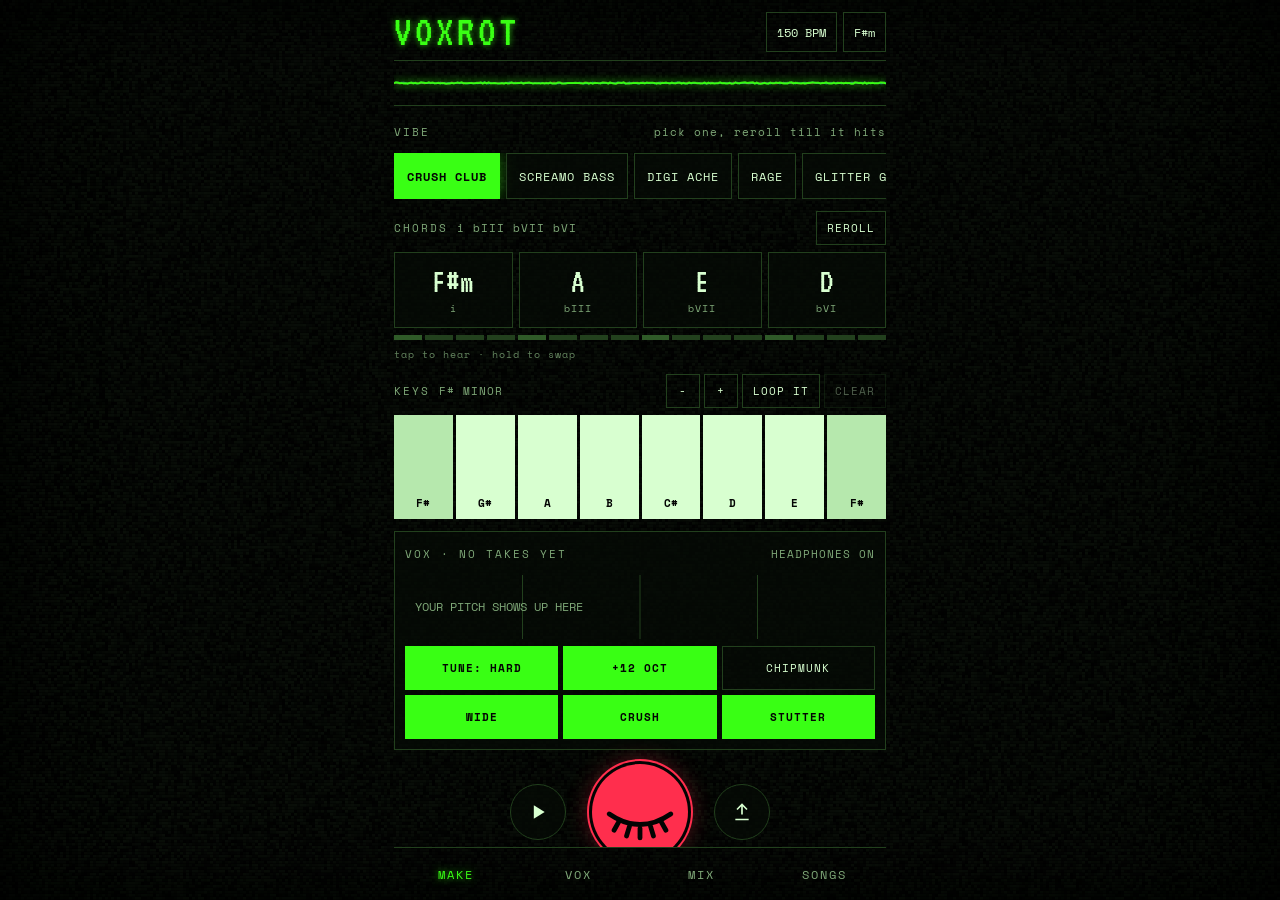
==== index.html @ 4db3aece "VOXROT v1: hyperpop with your own voice Vibes (crush club, screamo bass, digi ache, rage, glitter go" ====
<!doctype html>
<html lang="en">
<head>
<meta charset="utf-8">
<meta name="viewport" content="width=device-width, initial-scale=1, viewport-fit=cover, user-scalable=no">
<meta name="theme-color" content="#030403">
<title>VOXROT</title>
<link rel="manifest" href="manifest.json">
<link rel="icon" href="icons/icon.svg" type="image/svg+xml">
<link rel="apple-touch-icon" href="icons/icon-192.png">
<link rel="preconnect" href="https://fonts.googleapis.com">
<link rel="preconnect" href="https://fonts.gstatic.com" crossorigin>
<link href="https://fonts.googleapis.com/css2?family=VT323&family=Space+Mono:wght@400;700&display=swap" rel="stylesheet">
<link rel="stylesheet" href="style.css">
</head>
<body>
<canvas id="static" aria-hidden="true"></canvas>
<div class="scan" aria-hidden="true"></div>
<div class="vignette" aria-hidden="true"></div>

<div id="app">
  <header class="top">
    <h1 class="logo" data-text="VOXROT" id="logo">VOXROT</h1>
    <div class="chips">
      <button class="chip" id="bpmChip" type="button">160 BPM</button>
      <button class="chip" id="keyChip" type="button">F#m</button>
    </div>
  </header>
  <canvas id="scope" class="scope" aria-label="Output signal" role="img"></canvas>

  <!-- MAKE -->
  <section class="panel" id="p-make">
    <div class="block">
      <div class="label"><span>VIBE</span><span class="dimtxt" id="vibeHint">pick one, reroll till it hits</span></div>
      <div class="vibes" id="vibes"></div>
    </div>

    <div class="block">
      <div class="label"><span>CHORDS <span class="dimtxt" id="numerals">i bVI bIII bVII</span></span><button class="mini" id="reroll" type="button">REROLL</button></div>
      <div class="pads" id="pads"></div>
      <div class="steps" id="steps" aria-hidden="true"></div>
      <div class="hint">tap to hear · hold to swap</div>
    </div>

    <div class="block">
      <div class="label">
        <span>KEYS <span class="dimtxt" id="keysScale">F# MINOR</span></span>
        <span class="keyctl">
          <button class="mini" id="octDown" type="button" aria-label="Octave down">-</button>
          <button class="mini" id="octUp" type="button" aria-label="Octave up">+</button>
          <button class="mini" id="keysRec" type="button" aria-pressed="false">LOOP IT</button>
          <button class="mini" id="keysClear" type="button">CLEAR</button>
        </span>
      </div>
      <div class="keys" id="keys"></div>
    </div>

    <div class="block vox">
      <div class="label"><span id="voxLabel">VOX · NO TAKES YET</span><span class="dimtxt" id="voxTime">HEADPHONES ON</span></div>
      <canvas id="trace" class="trace" aria-label="Your pitch and the tuned pitch" role="img"></canvas>
      <div class="fx" id="fx">
        <button class="fxb" data-fx="tune" type="button">TUNE: HARD</button>
        <button class="fxb" data-fx="oct" type="button">+12 OCT</button>
        <button class="fxb" data-fx="chip" type="button">CHIPMUNK</button>
        <button class="fxb" data-fx="wide" type="button">WIDE</button>
        <button class="fxb" data-fx="crush" type="button">CRUSH</button>
        <button class="fxb" data-fx="stutter" type="button">STUTTER</button>
      </div>
    </div>

    <div class="transport">
      <button class="round" id="play" type="button" aria-label="Play">
        <svg class="i-play" viewBox="0 0 24 24" aria-hidden="true"><polygon points="7,4 20,12 7,20"/></svg>
        <svg class="i-stop" viewBox="0 0 24 24" aria-hidden="true"><rect x="6" y="6" width="12" height="12"/></svg>
      </button>
      <button class="eye" id="rec" type="button" aria-label="Record vocal">
        <svg viewBox="0 0 100 100" aria-hidden="true">
          <circle class="eye-ring" cx="50" cy="50" r="46"/>
          <g class="eye-shut">
            <path d="M18 52 Q50 74 82 52" />
            <path d="M28 60 l-5 9 M39 65 l-3 10 M50 67 l0 10 M61 65 l3 10 M72 60 l5 9"/>
          </g>
          <g class="eye-open">
            <path d="M14 50 Q50 14 86 50 Q50 86 14 50 Z"/>
            <circle class="iris" cx="50" cy="50" r="15"/>
            <circle class="pupil" cx="50" cy="50" r="6"/>
          </g>
        </svg>
      </button>
      <button class="round" id="export" type="button" aria-label="Export song">
        <svg viewBox="0 0 24 24" aria-hidden="true"><path d="M12 3v12M6 9l6-6 6 6M4 21h16"/></svg>
      </button>
    </div>
  </section>

  <!-- VOX -->
  <section class="panel" id="p-vox" hidden>
    <div class="block">
      <div class="label"><span>TAKES</span><span class="dimtxt">all on = stacked</span></div>
      <div id="takes" class="takes"></div>
    </div>
    <div class="block">
      <div class="label"><span>SYNC</span><span class="dimtxt">do this once per phone</span></div>
      <p class="small">Headphones off, volume up, phone flat, quiet room. It plays 6 beeps and times how late your mic hears them, so takes land on the beat.</p>
      <button class="mini solid wide-btn" id="calibrate" type="button">CALIBRATE SYNC</button>
    </div>
    <div class="block">
      <div class="label"><span>SPACE</span></div>
      <label class="fader"><span>REVERB</span><input type="range" id="m-rev" min="0" max="1" step="0.01"></label>
      <label class="fader"><span>DELAY</span><input type="range" id="m-dly" min="0" max="1" step="0.01"></label>
    </div>
    <div class="block notes">
      <p><b>Headphones on.</b> Without them the mic records the beat too, and the autotune chases the wrong notes.</p>
      <p><b>Wired headphones, not Bluetooth.</b> Bluetooth adds a delay that changes and can't be measured from here.</p>
      <p><b>Vocal still late or early?</b> Drag that take's SYNC until the words land on the beat.</p>
      <p><b>Change the key</b> and every take re-snaps to the new scale.</p>
    </div>
  </section>

  <!-- MIX -->
  <section class="panel" id="p-mix" hidden>
    <div class="block">
      <div class="label"><span>LEVELS</span></div>
      <label class="fader"><span>DRUMS</span><input type="range" id="m-drums" min="0" max="1.5" step="0.01"></label>
      <label class="fader"><span>808 / BASS</span><input type="range" id="m-bass" min="0" max="1.5" step="0.01"></label>
      <label class="fader"><span>CHORDS</span><input type="range" id="m-chords" min="0" max="1.5" step="0.01"></label>
      <label class="fader"><span>KEYS</span><input type="range" id="m-keys" min="0" max="1.5" step="0.01"></label>
      <label class="fader"><span>VOX</span><input type="range" id="m-vox" min="0" max="2" step="0.01"></label>
    </div>
    <div class="block">
      <div class="label"><span>TEMPO + KEY</span><span class="dimtxt" id="bpmLock"></span></div>
      <label class="fader"><span id="bpmVal">160 BPM</span><input type="range" id="bpm" min="70" max="210" step="1"></label>
      <label class="fader"><span id="swingVal">SWING 0%</span><input type="range" id="swing" min="0" max="0.3" step="0.01"></label>
      <div class="row">
        <label class="sel"><span>KEY</span><select id="root"></select></label>
        <label class="sel"><span>SCALE</span><select id="mode"><option value="minor">MINOR</option><option value="major">MAJOR</option></select></label>
        <label class="sel"><span>KEYS SOUND</span><select id="lead"><option value="saw">SUPERSAW</option><option value="pluck">PLUCK</option><option value="square">CHIP</option></select></label>
      </div>
    </div>
    <div class="block">
      <div class="label"><span>MUTE</span></div>
      <div class="fx" id="mutes">
        <button class="fxb" data-mute="drums" type="button">DRUMS</button>
        <button class="fxb" data-mute="bass" type="button">BASS</button>
        <button class="fxb" data-mute="chords" type="button">CHORDS</button>
        <button class="fxb" data-mute="keys" type="button">KEYS</button>
      </div>
    </div>
  </section>

  <!-- SONGS -->
  <section class="panel" id="p-songs" hidden>
    <div class="block">
      <div class="label"><span>THIS SONG</span></div>
      <div class="row">
        <input id="songName" class="text" type="text" maxlength="40" aria-label="Song name" placeholder="untitled rot">
        <button class="mini solid" id="save" type="button">SAVE</button>
      </div>
      <div class="row">
        <button class="mini solid" id="share" type="button">SHARE AUDIO</button>
        <button class="mini" id="download" type="button">SAVE WAV</button>
        <button class="mini danger" id="newSong" type="button">NEW SONG</button>
      </div>
      <div class="dimtxt small">Exports two loops of the full song with tails, as a WAV.</div>
    </div>
    <div class="block">
      <div class="label"><span>SAVED ON THIS PHONE</span></div>
      <div id="songs" class="songs"></div>
    </div>
  </section>

  <nav class="tabs" id="tabs">
    <button type="button" data-tab="make" class="on">MAKE</button>
    <button type="button" data-tab="vox">VOX</button>
    <button type="button" data-tab="mix">MIX</button>
    <button type="button" data-tab="songs">SONGS</button>
  </nav>
</div>

<div class="count" id="count" aria-live="polite" hidden></div>
<div class="toast" id="toast" role="status" hidden></div>

<script type="module" src="js/ui.js"></script>
</body>
</html>
---- style.css ----
/* VOXROT · Dead Signal
   Layout: one phone screen, header + scope on top, scrolling panel, tab bar at the bottom.
   Single committed look: dead analog channel, phosphor green, blood red for recording. */
:root {
  --void: #030403;
  --panel: rgba(6, 12, 6, 0.72);
  --phos: #39ff14;
  --ghost: #d8ffd0;
  --dim: #7fa878;
  --line: #22401d;
  --blood: #ff2e4d;
  --ice: #00e5ff;
  --display: "VT323", "Courier New", monospace;
  --mono: "Space Mono", ui-monospace, "Courier New", monospace;
  --lvl: 0;
  --kick: 0;
  color-scheme: dark;
}
* { box-sizing: border-box; -webkit-tap-highlight-color: transparent; }
html, body { height: 100%; }
body {
  margin: 0;
  background: var(--void);
  color: var(--ghost);
  font-family: var(--mono);
  font-size: 13px;
  overflow: hidden;
  overscroll-behavior: none;
  touch-action: manipulation;
  user-select: none;
  -webkit-user-select: none;
}
button { font-family: inherit; color: inherit; cursor: pointer; }
button:focus-visible, input:focus-visible, select:focus-visible { outline: 2px solid var(--ice); outline-offset: 2px; }
[hidden] { display: none !important; }

/* ---- atmosphere ---- */
#static {
  position: fixed;
  inset: 0;
  width: 100%;
  height: 100%;
  image-rendering: pixelated;
  opacity: 0.55;
  z-index: 0;
  pointer-events: none;
}
.scan {
  position: fixed;
  inset: 0;
  z-index: 1;
  pointer-events: none;
  background: repeating-linear-gradient(0deg, rgba(0, 0, 0, 0.42) 0 1px, transparent 1px 3px);
}
.vignette {
  position: fixed;
  inset: 0;
  z-index: 1;
  pointer-events: none;
  box-shadow: inset 0 0 90px rgba(0, 0, 0, 0.85);
  transition: box-shadow 0.2s;
}
body.recording .vignette {
  box-shadow: inset 0 0 calc(60px + var(--lvl) * 90px) rgba(255, 46, 77, 0.55), inset 0 0 120px rgba(0, 0, 0, 0.8);
}

/* ---- app shell ---- */
#app {
  position: relative;
  z-index: 2;
  height: 100%;
  display: flex;
  flex-direction: column;
  max-width: 520px;
  margin: 0 auto;
  padding-top: env(safe-area-inset-top, 0px);
  padding-left: max(14px, env(safe-area-inset-left, 0px));
  padding-right: max(14px, env(safe-area-inset-right, 0px));
}
.top {
  display: flex;
  justify-content: space-between;
  align-items: center;
  padding-top: 10px;
  gap: 8px;
}

/* glitching logo: two shifted copies, sliced on every bar */
.logo {
  position: relative;
  margin: 0;
  font-family: var(--display);
  font-weight: 400;
  font-size: 44px;
  line-height: 1;
  letter-spacing: 3px;
  color: var(--phos);
  text-shadow: 0 0 calc(6px + var(--kick) * 14px) rgba(57, 255, 20, 0.7);
}
.logo::before, .logo::after {
  content: attr(data-text);
  position: absolute;
  inset: 0;
  opacity: 0;
  pointer-events: none;
}
.logo::before { color: var(--blood); }
.logo::after { color: var(--ice); }
.logo.hit::before { animation: sliceA 0.16s steps(2) 1; }
.logo.hit::after { animation: sliceB 0.16s steps(2) 1; }
.logo.hit.big { animation: jolt 0.22s steps(3) 1; }
.logo.hit.big::before { animation-duration: 0.26s; }
.logo.hit.big::after { animation-duration: 0.26s; }
@keyframes sliceA {
  0% { opacity: 0.9; transform: translate(-4px, 0); clip-path: inset(10% 0 55% 0); }
  50% { opacity: 0.9; transform: translate(3px, 0); clip-path: inset(60% 0 8% 0); }
  100% { opacity: 0; }
}
@keyframes sliceB {
  0% { opacity: 0.9; transform: translate(4px, 0); clip-path: inset(48% 0 20% 0); }
  50% { opacity: 0.9; transform: translate(-3px, 0); clip-path: inset(5% 0 70% 0); }
  100% { opacity: 0; }
}
@keyframes jolt {
  0% { transform: translate(0, 0) skewX(0); }
  33% { transform: translate(-3px, 1px) skewX(-8deg); }
  66% { transform: translate(2px, -1px) skewX(6deg); }
  100% { transform: none; }
}

.chips { display: flex; gap: 6px; }
.chip {
  background: transparent;
  border: 1px solid var(--line);
  padding: 8px 10px;
  font-size: 12px;
  min-height: 40px;
  font-variant-numeric: tabular-nums;
}
.scope {
  display: block;
  width: 100%;
  height: 46px;
  margin: 6px 0 2px;
  border-top: 1px solid var(--line);
  border-bottom: 1px solid var(--line);
}

/* ---- panels ---- */
.panel {
  flex: 1;
  min-width: 0;
  overflow-y: auto;
  overflow-x: clip;
  display: flex;
  flex-direction: column;
  gap: 12px;
  padding: 10px 0 14px;
  scrollbar-width: none;
}
.panel::-webkit-scrollbar { display: none; }
.block { display: flex; flex-direction: column; gap: 7px; }
.label {
  display: flex;
  justify-content: space-between;
  align-items: center;
  gap: 8px;
  font-size: 11px;
  letter-spacing: 2px;
  color: var(--dim);
  min-height: 28px;
}
.dimtxt { color: var(--dim); letter-spacing: 1px; }
.small { font-size: 11px; line-height: 1.5; color: var(--dim); margin: 0; letter-spacing: 0.5px; }
.hint { font-size: 10px; letter-spacing: 1px; color: var(--dim); opacity: 0.8; }

.mini {
  background: transparent;
  border: 1px solid var(--line);
  color: var(--ghost);
  font-size: 11px;
  letter-spacing: 1px;
  padding: 0 10px;
  min-height: 34px;
  min-width: 34px;
  white-space: nowrap;
}
.mini.solid { background: var(--phos); color: var(--void); border-color: var(--phos); font-weight: 700; }
.mini.danger { color: var(--blood); border-color: rgba(255, 46, 77, 0.5); }
.mini.on { background: var(--blood); border-color: var(--blood); color: var(--void); font-weight: 700; }
.mini:disabled { opacity: 0.35; }
.wide-btn { min-height: 46px; }
.keyctl { display: flex; gap: 4px; }

/* vibes: horizontal strip */
.vibes {
  display: flex;
  gap: 6px;
  overflow-x: auto;
  scrollbar-width: none;
  min-width: 0;
}
.vibes::-webkit-scrollbar { display: none; }
.vibe {
  flex: none;
  background: var(--panel);
  border: 1px solid var(--line);
  padding: 0 12px;
  min-height: 46px;
  font-size: 12px;
  letter-spacing: 1px;
}
.vibe.on {
  background: var(--phos);
  color: var(--void);
  border-color: var(--phos);
  font-weight: 700;
  box-shadow: 0 0 18px rgba(57, 255, 20, 0.45);
}

/* chord pads */
.pads { display: grid; grid-template-columns: repeat(4, minmax(0, 1fr)); gap: 6px; }
.pad {
  height: 76px;
  background: var(--panel);
  border: 1px solid var(--line);
  display: flex;
  flex-direction: column;
  align-items: center;
  justify-content: center;
  gap: 2px;
  transition: transform 0.06s, box-shadow 0.1s;
}
.pname { font-family: var(--display); font-size: 34px; line-height: 1; }
.pnum { font-size: 10px; color: var(--dim); letter-spacing: 1px; }
.pad.now {
  border: 2px solid var(--phos);
  color: var(--phos);
  box-shadow: 0 0 calc(10px + var(--kick) * 22px) rgba(57, 255, 20, 0.5), inset 0 0 18px rgba(57, 255, 20, 0.15);
}
.pad.press { transform: scale(0.95); background: rgba(57, 255, 20, 0.15); }
.steps { display: grid; grid-template-columns: repeat(16, minmax(0, 1fr)); gap: 3px; height: 5px; }
.steps i { background: var(--line); }
.steps i:nth-child(4n + 1) { background: #2f5a28; }
.steps i.on { background: var(--phos); box-shadow: 0 0 8px var(--phos); }

/* keyboard */
.keys { display: grid; grid-template-columns: repeat(8, minmax(0, 1fr)); gap: 3px; touch-action: none; }
.key {
  height: 104px;
  background: var(--ghost);
  color: var(--void);
  border: 0;
  font-size: 11px;
  font-weight: 700;
  display: flex;
  align-items: flex-end;
  justify-content: center;
  padding-bottom: 8px;
  transition: background 0.05s, transform 0.05s;
}
.key:nth-child(1), .key:nth-child(8) { background: #b6e8ad; }
.key.down {
  background: var(--phos);
  transform: translateY(3px);
  box-shadow: 0 0 20px rgba(57, 255, 20, 0.7);
}

/* vox strip */
.vox { border: 1px solid var(--line); background: var(--panel); padding: 8px 10px 10px; }
.trace { display: block; width: 100%; height: 64px; }
.fx { display: grid; grid-template-columns: repeat(3, minmax(0, 1fr)); gap: 5px; }
.fxb {
  background: transparent;
  border: 1px solid var(--line);
  min-height: 44px;
  font-size: 11px;
  letter-spacing: 1px;
}
.fxb.on { background: var(--phos); color: var(--void); border-color: var(--phos); font-weight: 700; }

/* transport */
.transport { display: flex; justify-content: center; align-items: center; gap: 26px; padding: 2px 0 4px; }
.round {
  width: 56px;
  height: 56px;
  border-radius: 50%;
  background: var(--panel);
  border: 1px solid var(--line);
  display: flex;
  align-items: center;
  justify-content: center;
}
.round svg { width: 20px; height: 20px; fill: none; stroke: var(--ghost); stroke-width: 2; }
.round .i-play { fill: var(--ghost); stroke: none; }
.round .i-stop { display: none; fill: var(--phos); stroke: none; }
.round.on { border-color: var(--phos); box-shadow: 0 0 14px rgba(57, 255, 20, 0.5); }
.round.on .i-play { display: none; }
.round.on .i-stop { display: block; }

.eye {
  width: 96px;
  height: 96px;
  padding: 0;
  border: 0;
  border-radius: 50%;
  background: var(--blood);
  box-shadow: 0 0 0 3px var(--void), 0 0 0 5px var(--blood), 0 0 24px rgba(255, 46, 77, 0.45);
  transition: transform 0.08s;
}
.eye:active { transform: scale(0.94); }
.eye svg { width: 100%; height: 100%; display: block; }
.eye-ring { fill: none; }
.eye-shut path { fill: none; stroke: var(--void); stroke-width: 5; stroke-linecap: round; }
.eye-open { display: none; }
.eye-open path { fill: var(--ghost); stroke: var(--void); stroke-width: 4; }
.eye-open .iris { fill: var(--void); transform-origin: 50px 50px; transform: scale(calc(0.75 + var(--lvl) * 0.6)); }
.eye-open .pupil { fill: var(--blood); transform-origin: 50px 50px; transform: scale(calc(1.6 - var(--lvl) * 1.1)); }
.eye.on { animation: throb 0.6s ease-in-out infinite alternate; }
.eye.on .eye-shut { display: none; }
.eye.on .eye-open { display: inline; }
@keyframes throb { to { box-shadow: 0 0 0 3px var(--void), 0 0 0 5px var(--blood), 0 0 46px rgba(255, 46, 77, 0.9); } }

/* tabs */
.tabs {
  display: grid;
  grid-template-columns: repeat(4, minmax(0, 1fr));
  border-top: 1px solid var(--line);
  padding-bottom: env(safe-area-inset-bottom, 0px);
}
.tabs button {
  background: transparent;
  border: 0;
  min-height: 52px;
  font-size: 12px;
  letter-spacing: 2px;
  color: var(--dim);
}
.tabs button.on { color: var(--phos); text-shadow: 0 0 8px rgba(57, 255, 20, 0.7); }

/* faders, selects, text */
.fader { display: flex; flex-direction: column; gap: 4px; font-size: 11px; letter-spacing: 1px; color: var(--dim); }
input[type="range"] {
  -webkit-appearance: none;
  appearance: none;
  width: 100%;
  height: 32px;
  background: transparent;
}
input[type="range"]::-webkit-slider-runnable-track { height: 4px; background: var(--line); }
input[type="range"]::-webkit-slider-thumb {
  -webkit-appearance: none;
  width: 22px;
  height: 22px;
  margin-top: -9px;
  background: var(--phos);
  border: 0;
  box-shadow: 0 0 10px rgba(57, 255, 20, 0.6);
}
input[type="range"]::-moz-range-track { height: 4px; background: var(--line); }
input[type="range"]::-moz-range-thumb { width: 22px; height: 22px; background: var(--phos); border: 0; border-radius: 0; }
input[type="range"]:disabled { opacity: 0.35; }
.row { display: flex; gap: 6px; flex-wrap: wrap; align-items: stretch; }
.row > * { flex: 1 1 auto; }
.sel { display: flex; flex-direction: column; gap: 4px; font-size: 11px; color: var(--dim); letter-spacing: 1px; min-width: 90px; }
select, .text {
  background: var(--panel);
  color: var(--ghost);
  border: 1px solid var(--line);
  font-family: var(--mono);
  font-size: 14px;
  min-height: 44px;
  padding: 0 10px;
  border-radius: 0;
  width: 100%;
  user-select: text;
  -webkit-user-select: text;
}
.text { flex: 3 1 160px; }

/* takes + songs */
.takes, .songs { display: flex; flex-direction: column; gap: 8px; }
.take, .song { border: 1px solid var(--line); background: var(--panel); padding: 8px 10px; display: flex; flex-direction: column; gap: 4px; }
.take.off { opacity: 0.5; }
.take-top { display: flex; align-items: center; gap: 8px; }
.take-name { flex: 1; font-family: var(--display); font-size: 24px; color: var(--phos); }
.song { flex-direction: row; align-items: center; gap: 6px; }
.song-info { flex: 1; min-width: 0; display: flex; flex-direction: column; gap: 2px; }
.song-info b { font-family: var(--display); font-size: 22px; font-weight: 400; color: var(--phos); overflow: hidden; text-overflow: ellipsis; white-space: nowrap; }
.empty { color: var(--dim); font-size: 12px; line-height: 1.5; margin: 0; }
.notes p { margin: 0; font-size: 12px; line-height: 1.55; color: var(--dim); max-width: 60ch; }
.notes b { color: var(--ghost); font-weight: 700; }

/* count-in + toast */
.count {
  position: fixed;
  inset: 0;
  z-index: 20;
  display: flex;
  align-items: center;
  justify-content: center;
  pointer-events: none;
  font-family: var(--display);
  font-size: 180px;
  color: var(--blood);
  text-shadow: 4px 0 var(--ice), -4px 0 var(--phos), 0 0 40px rgba(255, 46, 77, 0.8);
}
.count.pop { animation: pop 0.35s ease-out; }
@keyframes pop { from { transform: scale(1.6); opacity: 0; } to { transform: scale(1); opacity: 1; } }
.toast {
  position: fixed;
  left: 50%;
  top: calc(118px + env(safe-area-inset-top, 0px));
  transform: translateX(-50%);
  z-index: 30;
  background: var(--void);
  border: 1px solid var(--phos);
  color: var(--phos);
  padding: 10px 14px;
  font-size: 12px;
  letter-spacing: 1px;
  max-width: calc(100% - 32px);
  box-shadow: 0 0 20px rgba(57, 255, 20, 0.35);
}

@media (prefers-reduced-motion: reduce) {
  .logo.hit::before, .logo.hit::after, .logo.hit.big, .eye.on, .count.pop { animation: none !important; }
}
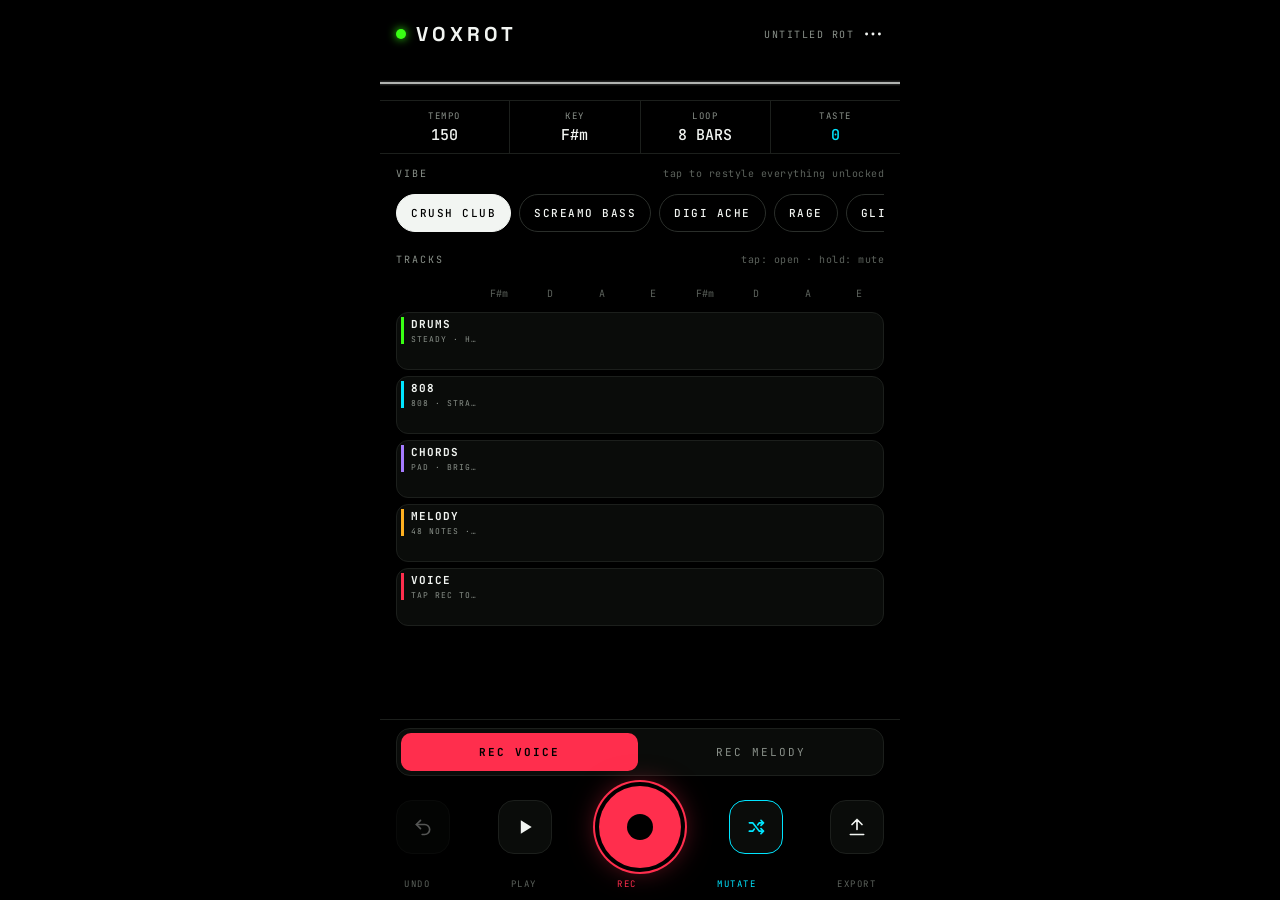
==== commit 0e83de2c: "VOXROT v3: steerable, evolving, structured Tracks overview with live lanes per part, chord row per b" ====
--- a/index.html
+++ b/index.html
@@ -3,178 +3,134 @@
 <head>
 <meta charset="utf-8">
 <meta name="viewport" content="width=device-width, initial-scale=1, viewport-fit=cover, user-scalable=no">
-<meta name="theme-color" content="#030403">
+<meta name="theme-color" content="#000000">
 <title>VOXROT</title>
 <link rel="manifest" href="manifest.json">
 <link rel="icon" href="icons/icon.svg" type="image/svg+xml">
 <link rel="apple-touch-icon" href="icons/icon-192.png">
 <link rel="preconnect" href="https://fonts.googleapis.com">
 <link rel="preconnect" href="https://fonts.gstatic.com" crossorigin>
-<link href="https://fonts.googleapis.com/css2?family=VT323&family=Space+Mono:wght@400;700&display=swap" rel="stylesheet">
+<link href="https://fonts.googleapis.com/css2?family=JetBrains+Mono:wght@400;500;700&family=Space+Grotesk:wght@500;700&display=swap" rel="stylesheet">
 <link rel="stylesheet" href="style.css">
 </head>
 <body>
-<canvas id="static" aria-hidden="true"></canvas>
-<div class="scan" aria-hidden="true"></div>
-<div class="vignette" aria-hidden="true"></div>
+<div id="app">
 
-<div id="app">
-  <header class="top">
-    <h1 class="logo" data-text="VOXROT" id="logo">VOXROT</h1>
-    <div class="chips">
-      <button class="chip" id="bpmChip" type="button">160 BPM</button>
-      <button class="chip" id="keyChip" type="button">F#m</button>
-    </div>
-  </header>
-  <canvas id="scope" class="scope" aria-label="Output signal" role="img"></canvas>
-
-  <!-- MAKE -->
-  <section class="panel" id="p-make">
-    <div class="block">
-      <div class="label"><span>VIBE</span><span class="dimtxt" id="vibeHint">pick one, reroll till it hits</span></div>
-      <div class="vibes" id="vibes"></div>
+  <!-- ============ TRACKS ============ -->
+  <section class="screen" id="s-tracks">
+    <header class="bar">
+      <div class="brand"><span class="led" id="led"></span><span class="wordmark">VOXROT</span></div>
+      <button class="ghost" id="menuBtn" type="button" aria-label="Menu"><span id="songTitle">UNTITLED ROT</span><svg viewBox="0 0 24 24" aria-hidden="true"><circle cx="5" cy="12" r="1.6"/><circle cx="12" cy="12" r="1.6"/><circle cx="19" cy="12" r="1.6"/></svg></button>
+    </header>
+    <canvas class="scope" id="scope" aria-hidden="true"></canvas>
+    <div class="stats">
+      <button type="button" id="st-tempo"><span class="k">TEMPO</span><span class="v" id="v-tempo">140</span></button>
+      <button type="button" id="st-key"><span class="k">KEY</span><span class="v" id="v-key">C#m</span></button>
+      <button type="button" id="st-loop"><span class="k">LOOP</span><span class="v" id="v-loop">8 BARS</span></button>
+      <button type="button" id="st-taste"><span class="k">TASTE</span><span class="v cyan" id="v-taste">0</span></button>
     </div>
 
-    <div class="block">
-      <div class="label"><span>CHORDS <span class="dimtxt" id="numerals">i bVI bIII bVII</span></span><button class="mini" id="reroll" type="button">REROLL</button></div>
-      <div class="pads" id="pads"></div>
-      <div class="steps" id="steps" aria-hidden="true"></div>
-      <div class="hint">tap to hear · hold to swap</div>
-    </div>
+    <div class="scroll">
+      <div class="label"><span>VIBE</span><span class="hint">tap to restyle everything unlocked</span></div>
+      <div class="pills" id="vibes"></div>
 
-    <div class="block">
-      <div class="label">
-        <span>KEYS <span class="dimtxt" id="keysScale">F# MINOR</span></span>
-        <span class="keyctl">
-          <button class="mini" id="octDown" type="button" aria-label="Octave down">-</button>
-          <button class="mini" id="octUp" type="button" aria-label="Octave up">+</button>
-          <button class="mini" id="keysRec" type="button" aria-pressed="false">LOOP IT</button>
-          <button class="mini" id="keysClear" type="button">CLEAR</button>
-        </span>
-      </div>
-      <div class="keys" id="keys"></div>
-    </div>
-
-    <div class="block vox">
-      <div class="label"><span id="voxLabel">VOX · NO TAKES YET</span><span class="dimtxt" id="voxTime">HEADPHONES ON</span></div>
-      <canvas id="trace" class="trace" aria-label="Your pitch and the tuned pitch" role="img"></canvas>
-      <div class="fx" id="fx">
-        <button class="fxb" data-fx="tune" type="button">TUNE: HARD</button>
-        <button class="fxb" data-fx="oct" type="button">+12 OCT</button>
-        <button class="fxb" data-fx="chip" type="button">CHIPMUNK</button>
-        <button class="fxb" data-fx="wide" type="button">WIDE</button>
-        <button class="fxb" data-fx="crush" type="button">CRUSH</button>
-        <button class="fxb" data-fx="stutter" type="button">STUTTER</button>
+      <div class="label"><span id="tracksLabel">TRACKS · 8 BARS</span><span class="hint">tap: open · hold: mute</span></div>
+      <div class="tracks">
+        <div class="chordrow" id="chordRow"></div>
+        <div id="lanes" class="lanes"></div>
       </div>
     </div>
 
-    <div class="transport">
-      <button class="round" id="play" type="button" aria-label="Play">
-        <svg class="i-play" viewBox="0 0 24 24" aria-hidden="true"><polygon points="7,4 20,12 7,20"/></svg>
-        <svg class="i-stop" viewBox="0 0 24 24" aria-hidden="true"><rect x="6" y="6" width="12" height="12"/></svg>
-      </button>
-      <button class="eye" id="rec" type="button" aria-label="Record vocal">
-        <svg viewBox="0 0 100 100" aria-hidden="true">
-          <circle class="eye-ring" cx="50" cy="50" r="46"/>
-          <g class="eye-shut">
-            <path d="M18 52 Q50 74 82 52" />
-            <path d="M28 60 l-5 9 M39 65 l-3 10 M50 67 l0 10 M61 65 l3 10 M72 60 l5 9"/>
-          </g>
-          <g class="eye-open">
-            <path d="M14 50 Q50 14 86 50 Q50 86 14 50 Z"/>
-            <circle class="iris" cx="50" cy="50" r="15"/>
-            <circle class="pupil" cx="50" cy="50" r="6"/>
-          </g>
-        </svg>
-      </button>
-      <button class="round" id="export" type="button" aria-label="Export song">
-        <svg viewBox="0 0 24 24" aria-hidden="true"><path d="M12 3v12M6 9l6-6 6 6M4 21h16"/></svg>
-      </button>
+    <div class="dock">
+      <div class="keysdock" id="keysDock" hidden>
+        <div class="label"><span id="keysLabel">KEYS · C# MINOR</span><span class="keyoct"><button type="button" class="chipbtn" id="octDn" aria-label="Octave down">−</button><span id="octVal">OCT 0</span><button type="button" class="chipbtn" id="octUp" aria-label="Octave up">+</button></span></div>
+        <div class="keys" id="keys"></div>
+      </div>
+      <div class="seg rec" id="recMode">
+        <button type="button" data-mode="voice" class="on">REC VOICE</button>
+        <button type="button" data-mode="melody">REC MELODY</button>
+      </div>
+      <div class="transport">
+        <button type="button" class="tbtn" id="undo" aria-label="Undo"><svg viewBox="0 0 24 24" aria-hidden="true"><path d="M9 14L4 9l5-5"/><path d="M4 9h10a6 6 0 0 1 0 12h-3"/></svg></button>
+        <button type="button" class="tbtn" id="play" aria-label="Play"><svg class="i-play" viewBox="0 0 24 24" aria-hidden="true"><polygon points="7,4 20,12 7,20"/></svg><svg class="i-stop" viewBox="0 0 24 24" aria-hidden="true"><rect x="6" y="6" width="12" height="12" rx="2"/></svg></button>
+        <button type="button" class="recbtn" id="rec" aria-label="Record voice"><span class="core"></span><svg class="ring" viewBox="0 0 100 100" aria-hidden="true"><circle cx="50" cy="50" r="46"/></svg></button>
+        <button type="button" class="tbtn cyan" id="mutate" aria-label="Mutate everything unlocked"><svg viewBox="0 0 24 24" aria-hidden="true"><path d="M4 7h4l8 10h4M4 17h4l2-2.5M14 9.5L16 7h4"/><path d="M18 4l3 3-3 3M18 14l3 3-3 3"/></svg></button>
+        <button type="button" class="tbtn" id="export" aria-label="Export"><svg viewBox="0 0 24 24" aria-hidden="true"><path d="M12 3v12M6 9l6-6 6 6M4 21h16"/></svg></button>
+      </div>
+      <div class="tlabels"><span>UNDO</span><span>PLAY</span><span class="red">REC</span><span class="cyan">MUTATE</span><span>EXPORT</span></div>
     </div>
   </section>
 
-  <!-- VOX -->
-  <section class="panel" id="p-vox" hidden>
-    <div class="block">
-      <div class="label"><span>TAKES</span><span class="dimtxt">all on = stacked</span></div>
-      <div id="takes" class="takes"></div>
+  <!-- ============ ONE PART ============ -->
+  <section class="screen" id="s-part" hidden>
+    <header class="bar">
+      <button type="button" class="sq" id="partBack" aria-label="Back to tracks"><svg viewBox="0 0 24 24" aria-hidden="true"><path d="M15 5l-7 7 7 7"/></svg></button>
+      <div class="ptitle"><span id="partName">DRUMS</span><span class="sub" id="partSub">RAGE KIT</span></div>
+      <button type="button" class="sq" id="partLock" aria-label="Lock part" aria-pressed="false"><svg viewBox="0 0 24 24" aria-hidden="true"><rect x="5" y="11" width="14" height="10" rx="2"/><path class="shackle" d="M8 11V7a4 4 0 0 1 8 0v4"/></svg></button>
+    </header>
+    <div class="seg" id="partTabs">
+      <button type="button" data-tab="pattern" class="on">PATTERN</button>
+      <button type="button" data-tab="sound">SOUND</button>
     </div>
-    <div class="block">
-      <div class="label"><span>SYNC</span><span class="dimtxt">do this once per phone</span></div>
-      <p class="small">Headphones off, volume up, phone flat, quiet room. It plays 6 beeps and times how late your mic hears them, so takes land on the beat.</p>
-      <button class="mini solid wide-btn" id="calibrate" type="button">CALIBRATE SYNC</button>
-    </div>
-    <div class="block">
-      <div class="label"><span>SPACE</span></div>
-      <label class="fader"><span>REVERB</span><input type="range" id="m-rev" min="0" max="1" step="0.01"></label>
-      <label class="fader"><span>DELAY</span><input type="range" id="m-dly" min="0" max="1" step="0.01"></label>
-    </div>
-    <div class="block notes">
-      <p><b>Headphones on.</b> Without them the mic records the beat too, and the autotune chases the wrong notes.</p>
-      <p><b>Wired headphones, not Bluetooth.</b> Bluetooth adds a delay that changes and can't be measured from here.</p>
-      <p><b>Vocal still late or early?</b> Drag that take's SYNC until the words land on the beat.</p>
-      <p><b>Change the key</b> and every take re-snaps to the new scale.</p>
-    </div>
-  </section>
-
-  <!-- MIX -->
-  <section class="panel" id="p-mix" hidden>
-    <div class="block">
-      <div class="label"><span>LEVELS</span></div>
-      <label class="fader"><span>DRUMS</span><input type="range" id="m-drums" min="0" max="1.5" step="0.01"></label>
-      <label class="fader"><span>808 / BASS</span><input type="range" id="m-bass" min="0" max="1.5" step="0.01"></label>
-      <label class="fader"><span>CHORDS</span><input type="range" id="m-chords" min="0" max="1.5" step="0.01"></label>
-      <label class="fader"><span>KEYS</span><input type="range" id="m-keys" min="0" max="1.5" step="0.01"></label>
-      <label class="fader"><span>VOX</span><input type="range" id="m-vox" min="0" max="2" step="0.01"></label>
-    </div>
-    <div class="block">
-      <div class="label"><span>TEMPO + KEY</span><span class="dimtxt" id="bpmLock"></span></div>
-      <label class="fader"><span id="bpmVal">160 BPM</span><input type="range" id="bpm" min="70" max="210" step="1"></label>
-      <label class="fader"><span id="swingVal">SWING 0%</span><input type="range" id="swing" min="0" max="0.3" step="0.01"></label>
-      <div class="row">
-        <label class="sel"><span>KEY</span><select id="root"></select></label>
-        <label class="sel"><span>SCALE</span><select id="mode"><option value="minor">MINOR</option><option value="major">MAJOR</option></select></label>
-        <label class="sel"><span>KEYS SOUND</span><select id="lead"><option value="saw">SUPERSAW</option><option value="pluck">PLUCK</option><option value="square">CHIP</option></select></label>
+    <div class="scroll" id="pv-pattern">
+      <div class="editor" id="editor"></div>
+      <div class="dials" id="dials"></div>
+      <div class="label"><span>VARIATIONS</span><button type="button" class="linkbtn" id="newBatch">↻ NEW BATCH</button></div>
+      <div class="vars" id="vars"></div>
+      <div class="hint">tap to try · double-tap to keep · swipe left to kill</div>
+      <div class="label"><span>DRIFT</span><span class="hint">how far variations wander</span></div>
+      <input type="range" id="drift" min="0.1" max="1" step="0.01" value="0.4" aria-label="Drift">
+      <div class="row2">
+        <button type="button" class="big" id="randomVibe">RANDOM IN VIBE</button>
+        <button type="button" class="big cyanfill" id="moreLike">MORE LIKE THIS</button>
       </div>
     </div>
-    <div class="block">
-      <div class="label"><span>MUTE</span></div>
-      <div class="fx" id="mutes">
-        <button class="fxb" data-mute="drums" type="button">DRUMS</button>
-        <button class="fxb" data-mute="bass" type="button">BASS</button>
-        <button class="fxb" data-mute="chords" type="button">CHORDS</button>
-        <button class="fxb" data-mute="keys" type="button">KEYS</button>
+    <div class="scroll" id="pv-sound" hidden>
+      <div class="genes" id="genes"></div>
+      <p class="hint block">Dashed box: where RANDOM IN RANGE is allowed to roam, so it stays in the style. Locked genes never change.</p>
+      <div class="row2">
+        <button type="button" class="big" id="soundReset">RESET</button>
+        <button type="button" class="big cyanfill" id="soundRandom">RANDOM IN RANGE</button>
       </div>
     </div>
   </section>
 
-  <!-- SONGS -->
-  <section class="panel" id="p-songs" hidden>
-    <div class="block">
-      <div class="label"><span>THIS SONG</span></div>
-      <div class="row">
-        <input id="songName" class="text" type="text" maxlength="40" aria-label="Song name" placeholder="untitled rot">
-        <button class="mini solid" id="save" type="button">SAVE</button>
+  <!-- ============ VOICE ============ -->
+  <section class="screen" id="s-voice" hidden>
+    <header class="bar">
+      <button type="button" class="sq" id="voiceBack" aria-label="Back to tracks"><svg viewBox="0 0 24 24" aria-hidden="true"><path d="M15 5l-7 7 7 7"/></svg></button>
+      <div class="ptitle"><span class="red">VOICE</span><span class="sub" id="voiceSub">NO TAKES YET</span></div>
+      <button type="button" class="sq" id="voiceMute" aria-label="Mute voice" aria-pressed="false"><svg viewBox="0 0 24 24" aria-hidden="true"><path d="M4 9h4l5-4v14l-5-4H4z"/><path class="wave" d="M16 9a4 4 0 0 1 0 6"/></svg></button>
+    </header>
+    <div class="scroll">
+      <div class="label"><span>EFFECTS</span><span class="hint">change anytime, every take updates</span></div>
+      <div class="fxgrid" id="fx">
+        <button type="button" data-fx="tune">TUNE: HARD</button>
+        <button type="button" data-fx="oct">+12 OCT</button>
+        <button type="button" data-fx="chip">CHIPMUNK</button>
+        <button type="button" data-fx="wide">WIDE</button>
+        <button type="button" data-fx="crush">CRUSH</button>
+        <button type="button" data-fx="stutter">STUTTER</button>
       </div>
-      <div class="row">
-        <button class="mini solid" id="share" type="button">SHARE AUDIO</button>
-        <button class="mini" id="download" type="button">SAVE WAV</button>
-        <button class="mini danger" id="newSong" type="button">NEW SONG</button>
-      </div>
-      <div class="dimtxt small">Exports two loops of the full song with tails, as a WAV.</div>
-    </div>
-    <div class="block">
-      <div class="label"><span>SAVED ON THIS PHONE</span></div>
-      <div id="songs" class="songs"></div>
+      <div class="label"><span>TAKES</span><span class="hint">all on = stacked</span></div>
+      <div id="takes" class="takes"></div>
+      <div class="label"><span>SPACE</span></div>
+      <label class="fader"><span>REVERB</span><input type="range" id="m-rev" min="0" max="1" step="0.01"></label>
+      <label class="fader"><span>DELAY</span><input type="range" id="m-dly" min="0" max="1" step="0.01"></label>
+      <div class="label"><span>SYNC</span><span class="hint" id="syncVal">not calibrated</span></div>
+      <p class="hint block">Once per phone: headphones off, volume up, quiet room. It plays 6 beeps and times how late your mic hears them.</p>
+      <button type="button" class="big" id="calibrate">CALIBRATE SYNC</button>
+      <p class="hint block">Record with wired headphones. Bluetooth adds a delay that can't be measured from here.</p>
     </div>
   </section>
 
-  <nav class="tabs" id="tabs">
-    <button type="button" data-tab="make" class="on">MAKE</button>
-    <button type="button" data-tab="vox">VOX</button>
-    <button type="button" data-tab="mix">MIX</button>
-    <button type="button" data-tab="songs">SONGS</button>
-  </nav>
+  <!-- ============ SHEET ============ -->
+  <div class="scrim" id="scrim" hidden></div>
+  <div class="sheet" id="sheet" hidden role="dialog" aria-modal="true" aria-labelledby="sheetTitle">
+    <div class="grab" aria-hidden="true"></div>
+    <div class="sheethead"><span id="sheetTitle">SHEET</span><button type="button" class="linkbtn" id="sheetClose">DONE</button></div>
+    <div class="sheetbody" id="sheetBody"></div>
+  </div>
 </div>
 
 <div class="count" id="count" aria-live="polite" hidden></div>
--- a/style.css
+++ b/style.css
@@ -1,27 +1,34 @@
-/* VOXROT · Dead Signal
-   Layout: one phone screen, header + scope on top, scrolling panel, tab bar at the bottom.
-   Single committed look: dead analog channel, phosphor green, blood red for recording. */
+/* VOXROT v3
+   Layout: full-screen views (tracks, one part, voice) that slide over each other,
+   a bottom sheet for quick settings. Structured grid, 1px lines, one colour per part. */
 :root {
-  --void: #030403;
-  --panel: rgba(6, 12, 6, 0.72);
-  --phos: #39ff14;
-  --ghost: #d8ffd0;
-  --dim: #7fa878;
-  --line: #22401d;
-  --blood: #ff2e4d;
-  --ice: #00e5ff;
-  --display: "VT323", "Courier New", monospace;
-  --mono: "Space Mono", ui-monospace, "Courier New", monospace;
+  --bg: #000;
+  --panel: #0a0c0a;
+  --panel2: #0f120f;
+  --line: #1c1f1c;
+  --line2: #2a2e2a;
+  --fg: #f2f5f2;
+  --dim: #8a918a;
+  --dim2: #5c625c;
+  --drums: #39ff14;
+  --bass: #00e5ff;
+  --chords: #a57bff;
+  --melody: #ffb020;
+  --voice: #ff2e4d;
+  --cyan: #00e5ff;
+  --accent: #39ff14;
+  --mono: "JetBrains Mono", ui-monospace, "Courier New", monospace;
+  --display: "Space Grotesk", "Arial Narrow", system-ui, sans-serif;
+  --r: 14px;
   --lvl: 0;
-  --kick: 0;
   color-scheme: dark;
 }
 * { box-sizing: border-box; -webkit-tap-highlight-color: transparent; }
 html, body { height: 100%; }
 body {
   margin: 0;
-  background: var(--void);
-  color: var(--ghost);
+  background: var(--bg);
+  color: var(--fg);
   font-family: var(--mono);
   font-size: 13px;
   overflow: hidden;
@@ -30,399 +37,298 @@
   user-select: none;
   -webkit-user-select: none;
 }
-button { font-family: inherit; color: inherit; cursor: pointer; }
-button:focus-visible, input:focus-visible, select:focus-visible { outline: 2px solid var(--ice); outline-offset: 2px; }
+button { font-family: inherit; color: inherit; cursor: pointer; border: 0; background: none; padding: 0; }
+button:focus-visible, input:focus-visible, select:focus-visible { outline: 2px solid var(--cyan); outline-offset: 2px; }
 [hidden] { display: none !important; }
-
-/* ---- atmosphere ---- */
-#static {
-  position: fixed;
+svg { display: block; }
+
+#app { position: relative; height: 100%; max-width: 520px; margin: 0 auto; overflow: hidden; }
+
+/* ---- screens ---- */
+.screen {
+  position: absolute;
   inset: 0;
-  width: 100%;
-  height: 100%;
-  image-rendering: pixelated;
-  opacity: 0.55;
-  z-index: 0;
-  pointer-events: none;
-}
-.scan {
-  position: fixed;
-  inset: 0;
-  z-index: 1;
-  pointer-events: none;
-  background: repeating-linear-gradient(0deg, rgba(0, 0, 0, 0.42) 0 1px, transparent 1px 3px);
-}
-.vignette {
-  position: fixed;
-  inset: 0;
-  z-index: 1;
-  pointer-events: none;
-  box-shadow: inset 0 0 90px rgba(0, 0, 0, 0.85);
-  transition: box-shadow 0.2s;
-}
-body.recording .vignette {
-  box-shadow: inset 0 0 calc(60px + var(--lvl) * 90px) rgba(255, 46, 77, 0.55), inset 0 0 120px rgba(0, 0, 0, 0.8);
-}
-
-/* ---- app shell ---- */
-#app {
-  position: relative;
-  z-index: 2;
-  height: 100%;
   display: flex;
   flex-direction: column;
-  max-width: 520px;
-  margin: 0 auto;
   padding-top: env(safe-area-inset-top, 0px);
-  padding-left: max(14px, env(safe-area-inset-left, 0px));
-  padding-right: max(14px, env(safe-area-inset-right, 0px));
-}
-.top {
+  background: var(--bg);
+  transition: transform 0.32s cubic-bezier(0.2, 0.8, 0.2, 1), opacity 0.32s;
+}
+.screen.under { transform: translateX(-22%); opacity: 0.4; }
+.screen.enter { transform: translateX(100%); }
+.scroll {
+  flex: 1;
+  min-height: 0;
+  overflow-y: auto;
+  overflow-x: clip;
+  padding: 0 max(16px, env(safe-area-inset-right, 0px)) 16px max(16px, env(safe-area-inset-left, 0px));
   display: flex;
+  flex-direction: column;
+  gap: 10px;
+  scrollbar-width: none;
+}
+.scroll::-webkit-scrollbar { display: none; }
+.scroll > * { flex-shrink: 0; }
+
+.bar {
+  display: flex;
+  align-items: center;
   justify-content: space-between;
-  align-items: center;
-  padding-top: 10px;
-  gap: 8px;
-}
-
-/* glitching logo: two shifted copies, sliced on every bar */
-.logo {
-  position: relative;
-  margin: 0;
-  font-family: var(--display);
-  font-weight: 400;
-  font-size: 44px;
-  line-height: 1;
-  letter-spacing: 3px;
-  color: var(--phos);
-  text-shadow: 0 0 calc(6px + var(--kick) * 14px) rgba(57, 255, 20, 0.7);
-}
-.logo::before, .logo::after {
-  content: attr(data-text);
-  position: absolute;
-  inset: 0;
-  opacity: 0;
-  pointer-events: none;
-}
-.logo::before { color: var(--blood); }
-.logo::after { color: var(--ice); }
-.logo.hit::before { animation: sliceA 0.16s steps(2) 1; }
-.logo.hit::after { animation: sliceB 0.16s steps(2) 1; }
-.logo.hit.big { animation: jolt 0.22s steps(3) 1; }
-.logo.hit.big::before { animation-duration: 0.26s; }
-.logo.hit.big::after { animation-duration: 0.26s; }
-@keyframes sliceA {
-  0% { opacity: 0.9; transform: translate(-4px, 0); clip-path: inset(10% 0 55% 0); }
-  50% { opacity: 0.9; transform: translate(3px, 0); clip-path: inset(60% 0 8% 0); }
-  100% { opacity: 0; }
-}
-@keyframes sliceB {
-  0% { opacity: 0.9; transform: translate(4px, 0); clip-path: inset(48% 0 20% 0); }
-  50% { opacity: 0.9; transform: translate(-3px, 0); clip-path: inset(5% 0 70% 0); }
-  100% { opacity: 0; }
-}
-@keyframes jolt {
-  0% { transform: translate(0, 0) skewX(0); }
-  33% { transform: translate(-3px, 1px) skewX(-8deg); }
-  66% { transform: translate(2px, -1px) skewX(6deg); }
-  100% { transform: none; }
-}
-
-.chips { display: flex; gap: 6px; }
-.chip {
-  background: transparent;
-  border: 1px solid var(--line);
-  padding: 8px 10px;
-  font-size: 12px;
-  min-height: 40px;
-  font-variant-numeric: tabular-nums;
-}
-.scope {
-  display: block;
-  width: 100%;
-  height: 46px;
-  margin: 6px 0 2px;
+  gap: 10px;
+  padding: 12px max(16px, env(safe-area-inset-right, 0px)) 10px max(16px, env(safe-area-inset-left, 0px));
+}
+.brand { display: flex; align-items: center; gap: 10px; }
+.led { width: 10px; height: 10px; border-radius: 50%; background: var(--accent); box-shadow: 0 0 10px var(--accent); transition: transform 0.08s, box-shadow 0.08s; }
+.led.hit { transform: scale(1.5); box-shadow: 0 0 18px var(--accent); }
+.wordmark { font-family: var(--display); font-weight: 700; font-size: 20px; letter-spacing: 4px; }
+.ghost { display: flex; align-items: center; gap: 8px; font-size: 10px; letter-spacing: 1.5px; color: var(--dim); min-height: 44px; max-width: 60%; }
+.ghost span { overflow: hidden; text-overflow: ellipsis; white-space: nowrap; }
+.ghost svg { width: 22px; height: 22px; fill: var(--fg); flex: none; }
+
+.scope { display: block; width: 100%; height: 34px; }
+
+.stats {
+  display: grid;
+  grid-template-columns: repeat(4, minmax(0, 1fr));
+  gap: 1px;
+  background: var(--line);
   border-top: 1px solid var(--line);
   border-bottom: 1px solid var(--line);
-}
-
-/* ---- panels ---- */
-.panel {
-  flex: 1;
-  min-width: 0;
-  overflow-y: auto;
-  overflow-x: clip;
+  margin-bottom: 4px;
+}
+.stats button { background: var(--bg); padding: 9px 0 8px; display: flex; flex-direction: column; align-items: center; gap: 3px; min-height: 48px; transition: background 0.15s; }
+.stats button:active { background: var(--panel); }
+.stats .k { font-size: 9px; letter-spacing: 1.5px; color: var(--dim); }
+.stats .v { font-size: 15px; font-weight: 500; font-variant-numeric: tabular-nums; }
+.cyan { color: var(--cyan); }
+.red { color: var(--voice); }
+
+.label { display: flex; justify-content: space-between; align-items: center; gap: 8px; font-size: 10px; letter-spacing: 2px; color: var(--dim); min-height: 26px; padding-top: 4px; }
+.hint { font-size: 10px; letter-spacing: 0.5px; color: var(--dim2); }
+.hint.block { margin: 0; line-height: 1.55; font-size: 11px; color: var(--dim); max-width: 60ch; }
+.linkbtn { color: var(--cyan); font-size: 10px; letter-spacing: 1.5px; min-height: 36px; padding: 0 4px; }
+
+/* vibe pills */
+.pills { display: flex; gap: 8px; overflow-x: auto; scrollbar-width: none; min-width: 0; padding-bottom: 2px; }
+.pills::-webkit-scrollbar { display: none; }
+.pill { flex: none; height: 38px; padding: 0 14px; border-radius: 19px; border: 1px solid var(--line2); font-size: 11px; letter-spacing: 1.5px; font-weight: 500; transition: background 0.15s, color 0.15s; }
+.pill.on { background: var(--fg); color: #000; border-color: var(--fg); }
+
+/* tracks */
+.tracks { display: flex; flex-direction: column; gap: 6px; }
+.chordrow { display: grid; grid-template-columns: 76px 1fr; gap: 2px; }
+.chordrow .cells { display: grid; gap: 2px; }
+.chordrow button { font-size: 10px; color: var(--dim2); min-height: 26px; border-radius: 6px; transition: color 0.1s, background 0.1s; font-variant-numeric: tabular-nums; }
+.chordrow button.now { color: var(--fg); background: var(--panel); }
+.lanes { display: flex; flex-direction: column; gap: 6px; }
+.lane {
+  position: relative;
+  display: grid;
+  grid-template-columns: 76px 1fr;
+  gap: 2px;
+  height: 58px;
+  background: var(--panel);
+  border: 1px solid var(--line);
+  border-radius: 12px;
+  padding: 4px;
+  text-align: left;
+  transition: border-color 0.2s, transform 0.08s, opacity 0.2s;
+}
+.lane:active { transform: scale(0.985); }
+.lane.muted { opacity: 0.35; }
+.lane.locked .lname::after { content: " ●"; color: var(--dim); font-size: 8px; }
+.lane .meta { display: flex; flex-direction: column; justify-content: center; gap: 3px; padding-left: 7px; border-left: 3px solid var(--c); min-width: 0; }
+.lname { font-size: 11px; font-weight: 700; letter-spacing: 1px; }
+.lsub { font-size: 8px; color: var(--dim); letter-spacing: 1px; white-space: nowrap; overflow: hidden; text-overflow: ellipsis; }
+.lane .cv { position: relative; min-width: 0; }
+.lane canvas { position: absolute; inset: 0; width: 100%; height: 100%; display: block; border-radius: 6px; }
+.lane .flash { position: absolute; inset: -1px; border-radius: 12px; border: 1px solid var(--c); opacity: 0; pointer-events: none; transition: opacity 0.18s; }
+.lane.hit .flash { opacity: 0.9; transition: none; }
+.lane.mutating { animation: shimmer 0.6s ease-out; }
+@keyframes shimmer { 0% { box-shadow: 0 0 0 0 var(--c); } 40% { box-shadow: 0 0 22px 2px var(--c); } 100% { box-shadow: 0 0 0 0 transparent; } }
+
+/* keys */
+.keysdock { padding-bottom: 2px; display: flex; flex-direction: column; gap: 6px; animation: rise 0.25s ease-out; }
+@keyframes rise { from { transform: translateY(12px); opacity: 0; } to { transform: none; opacity: 1; } }
+.keyoct { display: flex; align-items: center; gap: 6px; }
+.chipbtn { width: 34px; height: 30px; border-radius: 8px; border: 1px solid var(--line2); font-size: 14px; }
+.keys { display: grid; grid-template-columns: repeat(8, minmax(0, 1fr)); gap: 4px; touch-action: none; }
+.key { height: 78px; border-radius: 10px; background: #e9eee9; color: #000; font-size: 10px; font-weight: 700; display: flex; align-items: flex-end; justify-content: center; padding-bottom: 8px; transition: background 0.05s, transform 0.05s, box-shadow 0.05s; }
+.key.root { background: #cfd7cf; }
+.key.down { background: var(--melody); transform: translateY(2px); box-shadow: 0 0 18px rgba(255, 176, 32, 0.6); }
+
+/* dock + transport */
+.dock { display: flex; flex-direction: column; gap: 10px; padding: 8px max(16px, env(safe-area-inset-right, 0px)) calc(10px + env(safe-area-inset-bottom, 0px)) max(16px, env(safe-area-inset-left, 0px)); border-top: 1px solid var(--line); background: var(--bg); }
+.seg { display: grid; grid-auto-flow: column; grid-auto-columns: 1fr; gap: 4px; padding: 4px; background: var(--panel); border: 1px solid var(--line); border-radius: var(--r); margin: 0 max(16px, env(safe-area-inset-right, 0px)) 6px max(16px, env(safe-area-inset-left, 0px)); }
+.dock .seg { margin: 0; }
+.seg button { height: 38px; border-radius: 10px; font-size: 11px; letter-spacing: 2px; color: var(--dim); transition: background 0.15s, color 0.15s; }
+.seg button.on { background: var(--fg); color: #000; font-weight: 700; }
+.seg.rec button.on { background: var(--voice); }
+.seg.rec button.on[data-mode="melody"] { background: var(--melody); }
+.transport { display: flex; justify-content: space-between; align-items: center; }
+.tbtn { width: 54px; height: 54px; border-radius: 16px; background: var(--panel); border: 1px solid var(--line); display: flex; align-items: center; justify-content: center; transition: transform 0.08s, border-color 0.15s; }
+.tbtn:active { transform: scale(0.92); }
+.tbtn svg { width: 20px; height: 20px; fill: none; stroke: var(--fg); stroke-width: 2; stroke-linecap: round; stroke-linejoin: round; }
+.tbtn.cyan { border-color: var(--cyan); }
+.tbtn.cyan svg { stroke: var(--cyan); }
+#play .i-play { fill: var(--fg); stroke: none; }
+#play .i-stop { display: none; fill: var(--accent); stroke: none; }
+#play.on { border-color: var(--accent); box-shadow: 0 0 16px rgba(57, 255, 20, 0.35); }
+#play.on .i-play { display: none; }
+#play.on .i-stop { display: block; }
+#undo:disabled { opacity: 0.35; }
+.recbtn { position: relative; width: 82px; height: 82px; border-radius: 50%; background: var(--rc, var(--voice)); box-shadow: 0 0 0 4px #000, 0 0 0 6px var(--rc, var(--voice)), 0 0 28px color-mix(in srgb, var(--rc, var(--voice)) 50%, transparent); display: flex; align-items: center; justify-content: center; transition: transform 0.08s; }
+.recbtn:active { transform: scale(0.94); }
+.recbtn .core { width: 26px; height: 26px; border-radius: 50%; background: #000; transition: border-radius 0.2s, transform 0.08s; }
+.recbtn .ring { position: absolute; inset: -14px; width: calc(100% + 28px); height: calc(100% + 28px); opacity: 0; }
+.recbtn .ring circle { fill: none; stroke: var(--rc, var(--voice)); stroke-width: 2; }
+.recbtn.on .core { border-radius: 6px; transform: scale(calc(0.85 + var(--lvl) * 0.5)); }
+.recbtn.on .ring { opacity: 1; animation: pulse 1s ease-out infinite; }
+@keyframes pulse { from { transform: scale(0.85); opacity: 0.9; } to { transform: scale(1.15); opacity: 0; } }
+.tlabels { display: flex; justify-content: space-between; font-size: 9px; letter-spacing: 1.5px; color: var(--dim2); padding: 0 8px; }
+
+/* part screen */
+.ptitle { flex: 1; display: flex; flex-direction: column; min-width: 0; }
+.ptitle > span:first-child { font-family: var(--display); font-weight: 700; font-size: 22px; letter-spacing: 3px; color: var(--pc, var(--fg)); }
+.ptitle .sub { font-size: 9px; letter-spacing: 1.5px; color: var(--dim); white-space: nowrap; overflow: hidden; text-overflow: ellipsis; }
+.sq { width: 44px; height: 44px; border-radius: 14px; background: var(--panel); border: 1px solid var(--line); display: flex; align-items: center; justify-content: center; flex: none; }
+.sq svg { width: 18px; height: 18px; fill: none; stroke: var(--fg); stroke-width: 2.2; stroke-linecap: round; stroke-linejoin: round; }
+.sq[aria-pressed="true"] { background: var(--pc, var(--accent)); border-color: var(--pc, var(--accent)); }
+.sq[aria-pressed="true"] svg { stroke: #000; }
+#partLock[aria-pressed="false"] .shackle { d: path("M8 11V7a4 4 0 0 1 7.5-2"); }
+#voiceMute[aria-pressed="true"] .wave { display: none; }
+
+.editor { background: var(--panel); border: 1px solid var(--line); border-radius: var(--r); padding: 10px; display: flex; flex-direction: column; gap: 4px; position: relative; }
+.erow { display: grid; grid-template-columns: 42px repeat(16, minmax(0, 1fr)); gap: 3px; align-items: center; }
+.erow .rl { font-size: 9px; letter-spacing: 1px; color: var(--dim); white-space: nowrap; overflow: hidden; }
+.cell { height: 24px; border-radius: 4px; background: var(--panel2); transition: background 0.06s, transform 0.06s; position: relative; }
+.cell.beat { background: #151915; }
+.cell.on { background: var(--pc); }
+.cell.on.r2::after, .cell.on.r3::after, .cell.on.r4::after { content: attr(data-r); position: absolute; inset: 0; display: flex; align-items: center; justify-content: center; font-size: 9px; font-weight: 700; color: #000; }
+.cell.now { box-shadow: inset 0 0 0 1px #fff; }
+.cell.ping { transform: scale(1.18); background: #fff; }
+.cell.tail { background: color-mix(in srgb, var(--pc) 45%, transparent); }
+.epager { display: flex; align-items: center; gap: 6px; margin-bottom: 4px; }
+.epager .bars { flex: 1; display: grid; gap: 3px; }
+.epager .bars button { min-height: 36px; border-radius: 8px; border: 1px solid var(--line); font-size: 10px; color: var(--dim); display: flex; flex-direction: column; align-items: center; justify-content: center; line-height: 1.1; }
+.epager .bars button.on { border-color: var(--pc); color: var(--fg); }
+.epager .bars button.has::after { content: ""; width: 4px; height: 4px; border-radius: 2px; background: var(--pc); margin-top: 2px; }
+.estyle { display: grid; grid-template-columns: repeat(3, minmax(0, 1fr)); gap: 4px; margin-bottom: 6px; }
+.estyle button, .eact { height: 36px; border-radius: 10px; border: 1px solid var(--line2); font-size: 10px; letter-spacing: 1.5px; color: var(--dim); }
+.estyle button.on { background: var(--pc); border-color: var(--pc); color: #000; font-weight: 700; }
+.eact { margin-top: 6px; color: var(--fg); }
+
+.dials { display: grid; grid-template-columns: repeat(4, minmax(0, 1fr)); gap: 8px; padding: 6px 0 2px; }
+.dial { display: flex; flex-direction: column; align-items: center; gap: 4px; touch-action: none; cursor: ns-resize; }
+.dial svg { width: 76px; height: 76px; max-width: 100%; }
+.dial .trk { fill: none; stroke: var(--line); stroke-width: 7; stroke-linecap: round; }
+.dial .val { fill: none; stroke: var(--dc); stroke-width: 7; stroke-linecap: round; transition: stroke-dasharray 0.05s; }
+.dial text { fill: var(--fg); font-family: var(--mono); font-size: 15px; font-weight: 700; }
+.dial .dn { font-size: 9px; letter-spacing: 1.5px; color: var(--dim); }
+.dial.drag svg { filter: drop-shadow(0 0 8px var(--dc)); }
+
+.vars { display: grid; grid-template-columns: repeat(3, minmax(0, 1fr)); gap: 6px; }
+.var { position: relative; height: 72px; border-radius: 12px; background: var(--panel); border: 1px solid var(--line); padding: 8px; display: flex; flex-direction: column; justify-content: space-between; touch-action: pan-y; transition: transform 0.18s, opacity 0.18s, border-color 0.15s; overflow: hidden; }
+.var canvas { width: 100%; height: 30px; display: block; }
+.var .vfoot { display: flex; justify-content: space-between; font-size: 9px; letter-spacing: 1px; }
+.var .vt { color: var(--dim); }
+.var.playing { border-color: var(--pc); }
+.var.playing .vt { color: var(--pc); }
+.var.kept { border-color: var(--cyan); }
+.var.kept .vt { color: var(--cyan); }
+.var.wild { border-style: dashed; border-color: var(--melody); }
+.var.wild .vt { color: var(--melody); }
+.var .vm { color: var(--dim); font-variant-numeric: tabular-nums; }
+.var.gone { transform: translateX(-120%); opacity: 0; }
+.var.born { animation: born 0.3s ease-out; }
+@keyframes born { from { transform: scale(0.85); opacity: 0; } to { transform: none; opacity: 1; } }
+
+.row2 { display: grid; grid-template-columns: repeat(2, minmax(0, 1fr)); gap: 8px; margin-top: 6px; }
+.big { height: 54px; border-radius: 16px; background: var(--panel); border: 1px solid var(--line); font-size: 11px; letter-spacing: 2px; transition: transform 0.08s; }
+.big:active { transform: scale(0.97); }
+.big.cyanfill { background: var(--cyan); border-color: var(--cyan); color: #000; font-weight: 700; }
+.big:disabled { opacity: 0.4; }
+
+/* sound genes */
+.genes { display: flex; flex-direction: column; gap: 10px; padding-top: 6px; }
+.gene { display: grid; grid-template-columns: 96px 1fr 38px; gap: 8px; align-items: center; }
+.gene .gn { font-size: 11px; letter-spacing: 1px; }
+.gbar { position: relative; height: 36px; border-radius: 8px; background: var(--panel); border: 1px solid var(--line); overflow: hidden; touch-action: none; }
+.gbar .fill { position: absolute; left: 0; top: 0; bottom: 0; background: var(--pc); opacity: 0.85; }
+.gbar .range { position: absolute; top: 3px; bottom: 3px; border-left: 1px dashed var(--fg); border-right: 1px dashed var(--fg); opacity: 0.35; }
+.gbar .gv { position: absolute; right: 8px; top: 50%; transform: translateY(-50%); font-size: 10px; color: var(--fg); mix-blend-mode: difference; }
+.glock { width: 38px; height: 36px; border-radius: 8px; border: 1px solid var(--line); display: flex; align-items: center; justify-content: center; }
+.glock svg { width: 14px; height: 14px; fill: none; stroke: var(--dim); stroke-width: 2.4; }
+.glock[aria-pressed="true"] { background: var(--pc); border-color: var(--pc); }
+.glock[aria-pressed="true"] svg { stroke: #000; }
+
+/* voice screen */
+.fxgrid { display: grid; grid-template-columns: repeat(3, minmax(0, 1fr)); gap: 6px; }
+.fxgrid button { height: 48px; border-radius: 12px; border: 1px solid var(--line2); font-size: 10px; letter-spacing: 1.5px; transition: background 0.12s; }
+.fxgrid button.on { background: var(--voice); border-color: var(--voice); color: #000; font-weight: 700; }
+.takes { display: flex; flex-direction: column; gap: 8px; }
+.take { background: var(--panel); border: 1px solid var(--line); border-radius: 12px; padding: 10px; display: flex; flex-direction: column; gap: 6px; }
+.take.off { opacity: 0.45; }
+.take-top { display: flex; align-items: center; gap: 8px; }
+.take-name { flex: 1; font-family: var(--display); font-weight: 700; font-size: 18px; letter-spacing: 2px; color: var(--voice); }
+.take canvas { width: 100%; height: 34px; display: block; }
+.mini { min-height: 34px; padding: 0 12px; border-radius: 10px; border: 1px solid var(--line2); font-size: 10px; letter-spacing: 1px; white-space: nowrap; }
+.mini.solid { background: var(--fg); color: #000; border-color: var(--fg); font-weight: 700; }
+.mini.danger { color: var(--voice); border-color: rgba(255, 46, 77, 0.45); }
+.mini.on { background: var(--voice); color: #000; border-color: var(--voice); font-weight: 700; }
+.empty { color: var(--dim); font-size: 12px; line-height: 1.55; margin: 0; }
+
+.fader { display: flex; flex-direction: column; gap: 2px; font-size: 10px; letter-spacing: 1.5px; color: var(--dim); }
+input[type="range"] { -webkit-appearance: none; appearance: none; width: 100%; height: 34px; background: transparent; }
+input[type="range"]::-webkit-slider-runnable-track { height: 4px; border-radius: 2px; background: var(--line2); }
+input[type="range"]::-webkit-slider-thumb { -webkit-appearance: none; width: 24px; height: 24px; margin-top: -10px; border-radius: 50%; background: var(--fg); box-shadow: 0 0 0 4px #000; }
+input[type="range"]::-moz-range-track { height: 4px; background: var(--line2); }
+input[type="range"]::-moz-range-thumb { width: 24px; height: 24px; border-radius: 50%; background: var(--fg); border: 0; }
+input[type="range"]:disabled { opacity: 0.35; }
+
+/* sheet */
+.scrim { position: absolute; inset: 0; background: rgba(0, 0, 0, 0.6); z-index: 20; animation: fade 0.2s; }
+@keyframes fade { from { opacity: 0; } }
+.sheet {
+  position: absolute;
+  left: 0;
+  right: 0;
+  bottom: 0;
+  z-index: 21;
+  max-height: 86%;
   display: flex;
   flex-direction: column;
-  gap: 12px;
-  padding: 10px 0 14px;
-  scrollbar-width: none;
-}
-.panel::-webkit-scrollbar { display: none; }
-.block { display: flex; flex-direction: column; gap: 7px; }
-.label {
-  display: flex;
-  justify-content: space-between;
-  align-items: center;
-  gap: 8px;
-  font-size: 11px;
-  letter-spacing: 2px;
-  color: var(--dim);
-  min-height: 28px;
-}
-.dimtxt { color: var(--dim); letter-spacing: 1px; }
-.small { font-size: 11px; line-height: 1.5; color: var(--dim); margin: 0; letter-spacing: 0.5px; }
-.hint { font-size: 10px; letter-spacing: 1px; color: var(--dim); opacity: 0.8; }
-
-.mini {
-  background: transparent;
-  border: 1px solid var(--line);
-  color: var(--ghost);
-  font-size: 11px;
-  letter-spacing: 1px;
-  padding: 0 10px;
-  min-height: 34px;
-  min-width: 34px;
-  white-space: nowrap;
-}
-.mini.solid { background: var(--phos); color: var(--void); border-color: var(--phos); font-weight: 700; }
-.mini.danger { color: var(--blood); border-color: rgba(255, 46, 77, 0.5); }
-.mini.on { background: var(--blood); border-color: var(--blood); color: var(--void); font-weight: 700; }
-.mini:disabled { opacity: 0.35; }
-.wide-btn { min-height: 46px; }
-.keyctl { display: flex; gap: 4px; }
-
-/* vibes: horizontal strip */
-.vibes {
-  display: flex;
-  gap: 6px;
-  overflow-x: auto;
-  scrollbar-width: none;
-  min-width: 0;
-}
-.vibes::-webkit-scrollbar { display: none; }
-.vibe {
-  flex: none;
-  background: var(--panel);
-  border: 1px solid var(--line);
-  padding: 0 12px;
-  min-height: 46px;
-  font-size: 12px;
-  letter-spacing: 1px;
-}
-.vibe.on {
-  background: var(--phos);
-  color: var(--void);
-  border-color: var(--phos);
-  font-weight: 700;
-  box-shadow: 0 0 18px rgba(57, 255, 20, 0.45);
-}
-
-/* chord pads */
-.pads { display: grid; grid-template-columns: repeat(4, minmax(0, 1fr)); gap: 6px; }
-.pad {
-  height: 76px;
-  background: var(--panel);
-  border: 1px solid var(--line);
-  display: flex;
-  flex-direction: column;
-  align-items: center;
-  justify-content: center;
-  gap: 2px;
-  transition: transform 0.06s, box-shadow 0.1s;
-}
-.pname { font-family: var(--display); font-size: 34px; line-height: 1; }
-.pnum { font-size: 10px; color: var(--dim); letter-spacing: 1px; }
-.pad.now {
-  border: 2px solid var(--phos);
-  color: var(--phos);
-  box-shadow: 0 0 calc(10px + var(--kick) * 22px) rgba(57, 255, 20, 0.5), inset 0 0 18px rgba(57, 255, 20, 0.15);
-}
-.pad.press { transform: scale(0.95); background: rgba(57, 255, 20, 0.15); }
-.steps { display: grid; grid-template-columns: repeat(16, minmax(0, 1fr)); gap: 3px; height: 5px; }
-.steps i { background: var(--line); }
-.steps i:nth-child(4n + 1) { background: #2f5a28; }
-.steps i.on { background: var(--phos); box-shadow: 0 0 8px var(--phos); }
-
-/* keyboard */
-.keys { display: grid; grid-template-columns: repeat(8, minmax(0, 1fr)); gap: 3px; touch-action: none; }
-.key {
-  height: 104px;
-  background: var(--ghost);
-  color: var(--void);
-  border: 0;
-  font-size: 11px;
-  font-weight: 700;
-  display: flex;
-  align-items: flex-end;
-  justify-content: center;
-  padding-bottom: 8px;
-  transition: background 0.05s, transform 0.05s;
-}
-.key:nth-child(1), .key:nth-child(8) { background: #b6e8ad; }
-.key.down {
-  background: var(--phos);
-  transform: translateY(3px);
-  box-shadow: 0 0 20px rgba(57, 255, 20, 0.7);
-}
-
-/* vox strip */
-.vox { border: 1px solid var(--line); background: var(--panel); padding: 8px 10px 10px; }
-.trace { display: block; width: 100%; height: 64px; }
-.fx { display: grid; grid-template-columns: repeat(3, minmax(0, 1fr)); gap: 5px; }
-.fxb {
-  background: transparent;
-  border: 1px solid var(--line);
-  min-height: 44px;
-  font-size: 11px;
-  letter-spacing: 1px;
-}
-.fxb.on { background: var(--phos); color: var(--void); border-color: var(--phos); font-weight: 700; }
-
-/* transport */
-.transport { display: flex; justify-content: center; align-items: center; gap: 26px; padding: 2px 0 4px; }
-.round {
-  width: 56px;
-  height: 56px;
-  border-radius: 50%;
-  background: var(--panel);
-  border: 1px solid var(--line);
-  display: flex;
-  align-items: center;
-  justify-content: center;
-}
-.round svg { width: 20px; height: 20px; fill: none; stroke: var(--ghost); stroke-width: 2; }
-.round .i-play { fill: var(--ghost); stroke: none; }
-.round .i-stop { display: none; fill: var(--phos); stroke: none; }
-.round.on { border-color: var(--phos); box-shadow: 0 0 14px rgba(57, 255, 20, 0.5); }
-.round.on .i-play { display: none; }
-.round.on .i-stop { display: block; }
-
-.eye {
-  width: 96px;
-  height: 96px;
-  padding: 0;
-  border: 0;
-  border-radius: 50%;
-  background: var(--blood);
-  box-shadow: 0 0 0 3px var(--void), 0 0 0 5px var(--blood), 0 0 24px rgba(255, 46, 77, 0.45);
-  transition: transform 0.08s;
-}
-.eye:active { transform: scale(0.94); }
-.eye svg { width: 100%; height: 100%; display: block; }
-.eye-ring { fill: none; }
-.eye-shut path { fill: none; stroke: var(--void); stroke-width: 5; stroke-linecap: round; }
-.eye-open { display: none; }
-.eye-open path { fill: var(--ghost); stroke: var(--void); stroke-width: 4; }
-.eye-open .iris { fill: var(--void); transform-origin: 50px 50px; transform: scale(calc(0.75 + var(--lvl) * 0.6)); }
-.eye-open .pupil { fill: var(--blood); transform-origin: 50px 50px; transform: scale(calc(1.6 - var(--lvl) * 1.1)); }
-.eye.on { animation: throb 0.6s ease-in-out infinite alternate; }
-.eye.on .eye-shut { display: none; }
-.eye.on .eye-open { display: inline; }
-@keyframes throb { to { box-shadow: 0 0 0 3px var(--void), 0 0 0 5px var(--blood), 0 0 46px rgba(255, 46, 77, 0.9); } }
-
-/* tabs */
-.tabs {
-  display: grid;
-  grid-template-columns: repeat(4, minmax(0, 1fr));
-  border-top: 1px solid var(--line);
-  padding-bottom: env(safe-area-inset-bottom, 0px);
-}
-.tabs button {
-  background: transparent;
-  border: 0;
-  min-height: 52px;
-  font-size: 12px;
-  letter-spacing: 2px;
-  color: var(--dim);
-}
-.tabs button.on { color: var(--phos); text-shadow: 0 0 8px rgba(57, 255, 20, 0.7); }
-
-/* faders, selects, text */
-.fader { display: flex; flex-direction: column; gap: 4px; font-size: 11px; letter-spacing: 1px; color: var(--dim); }
-input[type="range"] {
-  -webkit-appearance: none;
-  appearance: none;
-  width: 100%;
-  height: 32px;
-  background: transparent;
-}
-input[type="range"]::-webkit-slider-runnable-track { height: 4px; background: var(--line); }
-input[type="range"]::-webkit-slider-thumb {
-  -webkit-appearance: none;
-  width: 22px;
-  height: 22px;
-  margin-top: -9px;
-  background: var(--phos);
-  border: 0;
-  box-shadow: 0 0 10px rgba(57, 255, 20, 0.6);
-}
-input[type="range"]::-moz-range-track { height: 4px; background: var(--line); }
-input[type="range"]::-moz-range-thumb { width: 22px; height: 22px; background: var(--phos); border: 0; border-radius: 0; }
-input[type="range"]:disabled { opacity: 0.35; }
-.row { display: flex; gap: 6px; flex-wrap: wrap; align-items: stretch; }
-.row > * { flex: 1 1 auto; }
-.sel { display: flex; flex-direction: column; gap: 4px; font-size: 11px; color: var(--dim); letter-spacing: 1px; min-width: 90px; }
-select, .text {
-  background: var(--panel);
-  color: var(--ghost);
-  border: 1px solid var(--line);
-  font-family: var(--mono);
-  font-size: 14px;
-  min-height: 44px;
-  padding: 0 10px;
-  border-radius: 0;
-  width: 100%;
-  user-select: text;
-  -webkit-user-select: text;
-}
-.text { flex: 3 1 160px; }
-
-/* takes + songs */
-.takes, .songs { display: flex; flex-direction: column; gap: 8px; }
-.take, .song { border: 1px solid var(--line); background: var(--panel); padding: 8px 10px; display: flex; flex-direction: column; gap: 4px; }
-.take.off { opacity: 0.5; }
-.take-top { display: flex; align-items: center; gap: 8px; }
-.take-name { flex: 1; font-family: var(--display); font-size: 24px; color: var(--phos); }
-.song { flex-direction: row; align-items: center; gap: 6px; }
-.song-info { flex: 1; min-width: 0; display: flex; flex-direction: column; gap: 2px; }
-.song-info b { font-family: var(--display); font-size: 22px; font-weight: 400; color: var(--phos); overflow: hidden; text-overflow: ellipsis; white-space: nowrap; }
-.empty { color: var(--dim); font-size: 12px; line-height: 1.5; margin: 0; }
-.notes p { margin: 0; font-size: 12px; line-height: 1.55; color: var(--dim); max-width: 60ch; }
-.notes b { color: var(--ghost); font-weight: 700; }
+  background: #070807;
+  border-top: 1px solid var(--line2);
+  border-radius: 22px 22px 0 0;
+  padding: 8px max(16px, env(safe-area-inset-right, 0px)) calc(16px + env(safe-area-inset-bottom, 0px)) max(16px, env(safe-area-inset-left, 0px));
+  animation: up 0.28s cubic-bezier(0.2, 0.8, 0.2, 1);
+}
+@keyframes up { from { transform: translateY(100%); } }
+.grab { width: 40px; height: 4px; border-radius: 2px; background: var(--line2); margin: 0 auto 8px; }
+.sheethead { display: flex; justify-content: space-between; align-items: center; font-size: 11px; letter-spacing: 2px; color: var(--dim); }
+.sheetbody { overflow-y: auto; display: flex; flex-direction: column; gap: 10px; padding-top: 8px; scrollbar-width: none; }
+.grid4 { display: grid; grid-template-columns: repeat(4, minmax(0, 1fr)); gap: 6px; }
+.grid3 { display: grid; grid-template-columns: repeat(3, minmax(0, 1fr)); gap: 6px; }
+.opt { min-height: 46px; border-radius: 12px; border: 1px solid var(--line2); font-size: 12px; letter-spacing: 1px; transition: background 0.12s; }
+.opt.on { background: var(--fg); color: #000; border-color: var(--fg); font-weight: 700; }
+.opt small { display: block; font-size: 9px; color: var(--dim); letter-spacing: 1px; }
+.opt.on small { color: #333; }
+.text { width: 100%; min-height: 46px; border-radius: 12px; border: 1px solid var(--line2); background: var(--panel); color: var(--fg); font-family: var(--mono); font-size: 14px; padding: 0 12px; user-select: text; -webkit-user-select: text; }
+.songrow { display: flex; align-items: center; gap: 6px; border: 1px solid var(--line); border-radius: 12px; padding: 8px 10px; }
+.songrow .si { flex: 1; min-width: 0; display: flex; flex-direction: column; gap: 2px; }
+.songrow b { font-family: var(--display); font-size: 15px; letter-spacing: 1px; overflow: hidden; text-overflow: ellipsis; white-space: nowrap; }
+.songrow span { font-size: 9px; color: var(--dim); letter-spacing: 1px; }
+.tastebar { display: grid; grid-template-columns: 70px 1fr; gap: 8px; align-items: center; font-size: 10px; letter-spacing: 1px; }
+.tastebar i { height: 6px; border-radius: 3px; background: var(--line2); position: relative; overflow: hidden; display: block; }
+.tastebar i b { position: absolute; left: 0; top: 0; bottom: 0; background: var(--cyan); }
 
 /* count-in + toast */
-.count {
-  position: fixed;
-  inset: 0;
-  z-index: 20;
-  display: flex;
-  align-items: center;
-  justify-content: center;
-  pointer-events: none;
-  font-family: var(--display);
-  font-size: 180px;
-  color: var(--blood);
-  text-shadow: 4px 0 var(--ice), -4px 0 var(--phos), 0 0 40px rgba(255, 46, 77, 0.8);
-}
+.count { position: fixed; inset: 0; z-index: 40; display: flex; align-items: center; justify-content: center; pointer-events: none; font-family: var(--display); font-weight: 700; font-size: 170px; color: var(--fg); text-shadow: 0 0 40px rgba(255, 255, 255, 0.4); }
 .count.pop { animation: pop 0.35s ease-out; }
-@keyframes pop { from { transform: scale(1.6); opacity: 0; } to { transform: scale(1); opacity: 1; } }
-.toast {
-  position: fixed;
-  left: 50%;
-  top: calc(118px + env(safe-area-inset-top, 0px));
-  transform: translateX(-50%);
-  z-index: 30;
-  background: var(--void);
-  border: 1px solid var(--phos);
-  color: var(--phos);
-  padding: 10px 14px;
-  font-size: 12px;
-  letter-spacing: 1px;
-  max-width: calc(100% - 32px);
-  box-shadow: 0 0 20px rgba(57, 255, 20, 0.35);
-}
+@keyframes pop { from { transform: scale(1.5); opacity: 0; } to { transform: none; opacity: 1; } }
+.toast { position: fixed; left: 50%; top: calc(64px + env(safe-area-inset-top, 0px)); transform: translateX(-50%); z-index: 50; background: #111411; border: 1px solid var(--line2); color: var(--fg); padding: 10px 16px; border-radius: 22px; font-size: 11px; letter-spacing: 1px; max-width: calc(100% - 32px); box-shadow: 0 10px 30px rgba(0, 0, 0, 0.6); animation: fade 0.2s; }
 
 @media (prefers-reduced-motion: reduce) {
-  .logo.hit::before, .logo.hit::after, .logo.hit.big, .eye.on, .count.pop { animation: none !important; }
-}
+  *, *::before, *::after { animation: none !important; transition: none !important; }
+}
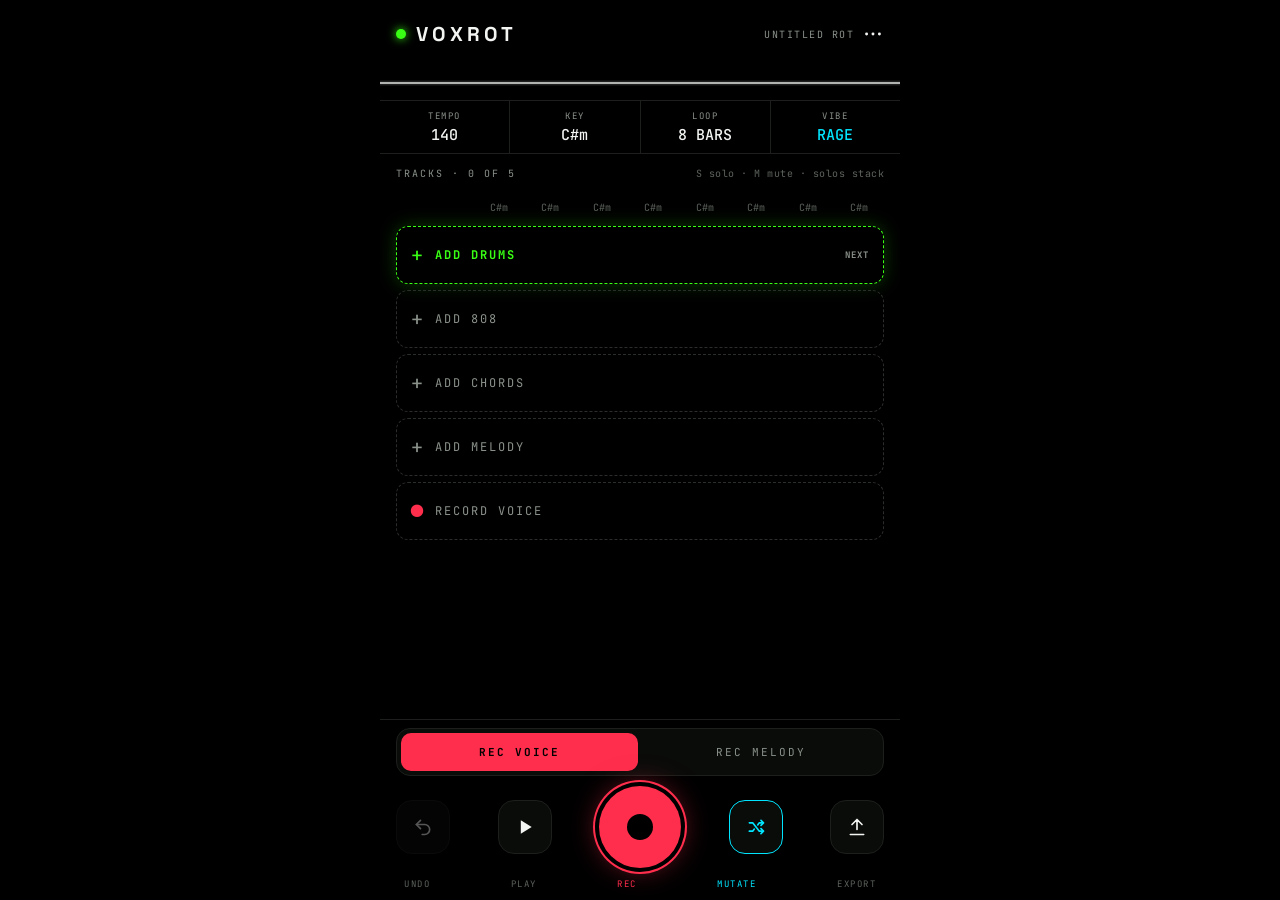
==== commit 74335453: "v3.1: build from scratch, solo/mute New songs start empty; each lane is + ADD with the next step in " ====
--- a/index.html
+++ b/index.html
@@ -27,14 +27,11 @@
       <button type="button" id="st-tempo"><span class="k">TEMPO</span><span class="v" id="v-tempo">140</span></button>
       <button type="button" id="st-key"><span class="k">KEY</span><span class="v" id="v-key">C#m</span></button>
       <button type="button" id="st-loop"><span class="k">LOOP</span><span class="v" id="v-loop">8 BARS</span></button>
-      <button type="button" id="st-taste"><span class="k">TASTE</span><span class="v cyan" id="v-taste">0</span></button>
+      <button type="button" id="st-vibe"><span class="k">VIBE</span><span class="v cyan" id="v-vibe">RAGE</span></button>
     </div>
 
     <div class="scroll">
-      <div class="label"><span>VIBE</span><span class="hint">tap to restyle everything unlocked</span></div>
-      <div class="pills" id="vibes"></div>
-
-      <div class="label"><span id="tracksLabel">TRACKS · 8 BARS</span><span class="hint">tap: open · hold: mute</span></div>
+      <div class="label"><span id="tracksLabel">TRACKS · 8 BARS</span><span class="hint">S solo · M mute · solos stack</span></div>
       <div class="tracks">
         <div class="chordrow" id="chordRow"></div>
         <div id="lanes" class="lanes"></div>
@@ -66,6 +63,7 @@
     <header class="bar">
       <button type="button" class="sq" id="partBack" aria-label="Back to tracks"><svg viewBox="0 0 24 24" aria-hidden="true"><path d="M15 5l-7 7 7 7"/></svg></button>
       <div class="ptitle"><span id="partName">DRUMS</span><span class="sub" id="partSub">RAGE KIT</span></div>
+      <button type="button" class="sq solo" id="partSolo" aria-label="Solo this part" aria-pressed="false">S</button>
       <button type="button" class="sq" id="partLock" aria-label="Lock part" aria-pressed="false"><svg viewBox="0 0 24 24" aria-hidden="true"><rect x="5" y="11" width="14" height="10" rx="2"/><path class="shackle" d="M8 11V7a4 4 0 0 1 8 0v4"/></svg></button>
     </header>
     <div class="seg" id="partTabs">
@@ -84,6 +82,7 @@
         <button type="button" class="big" id="randomVibe">RANDOM IN VIBE</button>
         <button type="button" class="big cyanfill" id="moreLike">MORE LIKE THIS</button>
       </div>
+      <button type="button" class="big danger" id="partRemove">REMOVE FROM TRACK</button>
     </div>
     <div class="scroll" id="pv-sound" hidden>
       <div class="genes" id="genes"></div>
--- a/style.css
+++ b/style.css
@@ -332,3 +332,23 @@
 @media (prefers-reduced-motion: reduce) {
   *, *::before, *::after { animation: none !important; transition: none !important; }
 }
+
+/* v3.1: build from scratch, solo/mute */
+.lanerow { display: grid; grid-template-columns: minmax(0, 1fr) 88px; gap: 6px; }
+.sm { display: grid; grid-template-columns: repeat(2, minmax(0, 1fr)); gap: 4px; }
+.smb { border-radius: 10px; background: var(--panel); border: 1px solid var(--line2); color: var(--dim); font-size: 13px; font-weight: 700; min-height: 58px; transition: background 0.12s, color 0.12s; }
+.smb.solo[aria-pressed="true"] { background: var(--melody); border-color: var(--melody); color: #000; }
+.smb.mute[aria-pressed="true"] { background: #2a1015; border-color: var(--voice); color: var(--voice); }
+.lane.dimmed { opacity: 0.35; }
+.addlane { height: 58px; border-radius: 12px; border: 1px dashed var(--line2); color: var(--dim); display: flex; align-items: center; justify-content: space-between; padding: 0 14px; font-size: 12px; letter-spacing: 2px; transition: transform 0.08s, border-color 0.2s; }
+.addlane:active { transform: scale(0.98); }
+.addlane .plus { font-size: 20px; margin-right: 10px; font-weight: 400; }
+.addlane .lbl { display: flex; align-items: center; }
+.addlane .nx { font-size: 9px; letter-spacing: 1px; color: var(--dim); }
+.addlane.next { border: 1.5px dashed var(--c); color: var(--c); font-weight: 700; box-shadow: 0 0 18px color-mix(in srgb, var(--c) 22%, transparent); animation: breathe 2.2s ease-in-out infinite; }
+@keyframes breathe { 50% { box-shadow: 0 0 28px color-mix(in srgb, var(--c) 35%, transparent); } }
+.sq.solo { font-size: 15px; font-weight: 700; color: var(--dim); }
+.sq.solo[aria-pressed="true"] { background: var(--melody); border-color: var(--melody); color: #000; }
+.big.danger { color: var(--voice); border-color: rgba(255, 46, 77, 0.4); margin-top: 6px; }
+.vibelist { display: flex; flex-direction: column; gap: 6px; }
+.vibelist .opt { text-align: left; padding: 10px 14px; }
